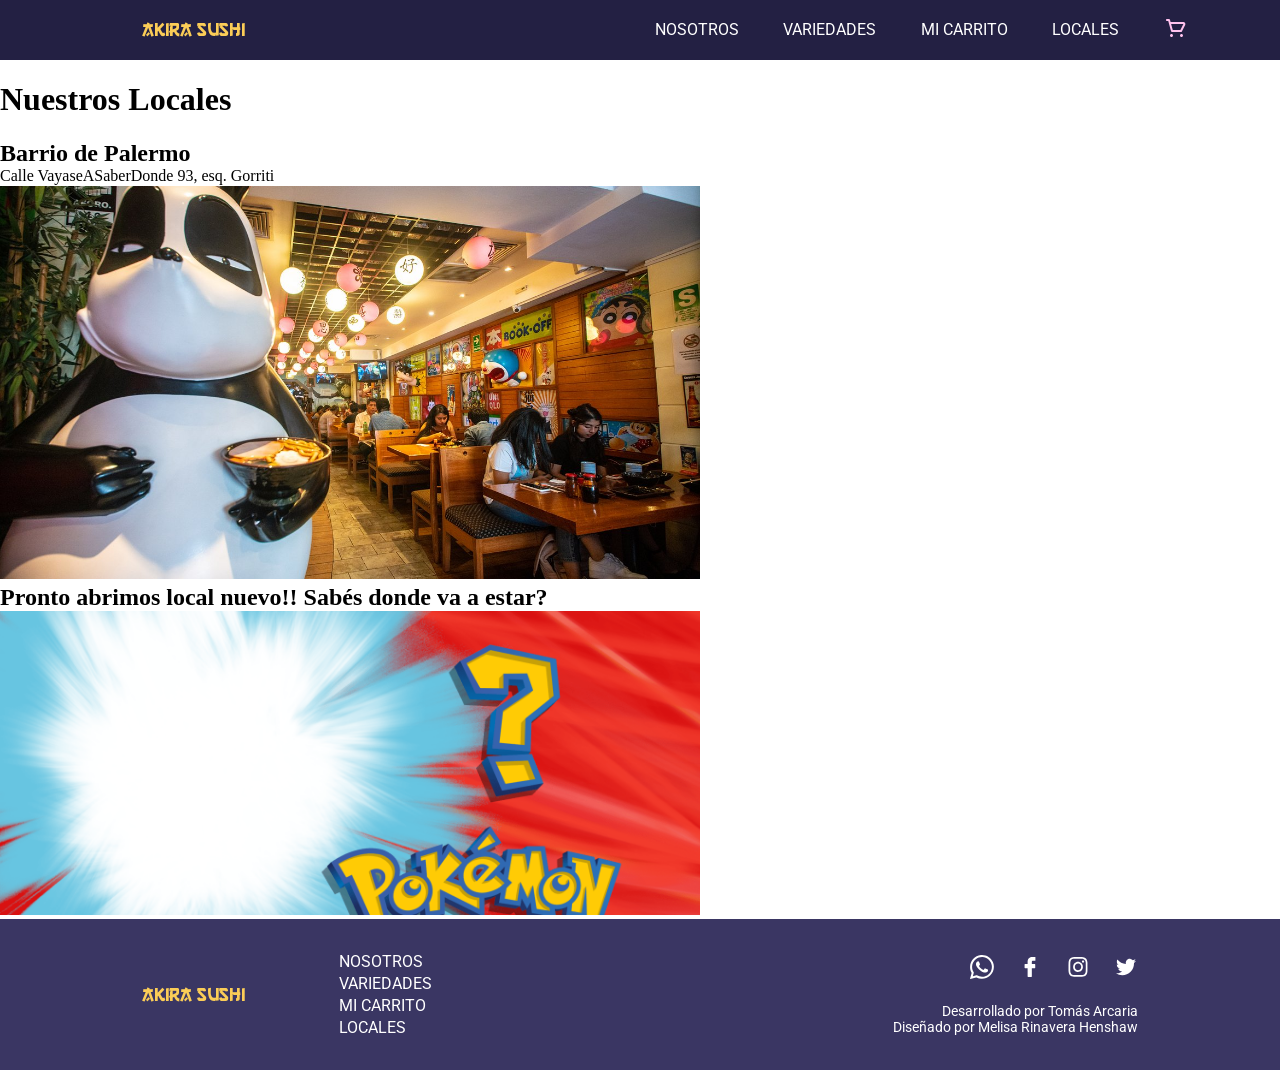
==== locales.html @ 1c1af099 "se acaban en gran mayoria los css" ====
<!DOCTYPE html>
<html lang="en">
<head>
    <meta charset="UTF-8">
    <meta http-equiv="X-UA-Compatible" content="IE=edge">
    <meta name="viewport" content="width=device-width, initial-scale=1.0">
    <link rel="preconnect" href="https://fonts.googleapis.com">
    <link rel="preconnect" href="https://fonts.gstatic.com" crossorigin>
    <link href="https://fonts.googleapis.com/css2?family=Roboto:wght@100;300;400;500;700&display=swap" rel="stylesheet">
    <title>Akira Sushi - Locales</title>
    <link rel="stylesheet" href="./css/normalize.css">
    <link rel="stylesheet" href="./css/locales.css">
    <script src="https://code.jquery.com/jquery-3.6.0.min.js" integrity="sha256-/xUj+3OJU5yExlq6GSYGSHk7tPXikynS7ogEvDej/m4=" crossorigin="anonymous"></script>
    <script defer src="./js/locales.js"></script>
</head>
<body>

    <header class="header">
        <h3 class="logo"><a href="index.html" class="logo-link">Akira Sushi</a></h3>
        <ul class="menu">
            <li class="menu__item"><a href="#" class="menu__item-link">Nosotros</a></li>
            <li class="menu__item"><a href="#" class="menu__item-link">Variedades</a></li>
            <li class="menu__item"><a href="#" class="menu__item-link">Mi carrito</a></li>
            <li class="menu__item"><a href="#" class="menu__item-link">Locales</a></li>
            <a id="shopLogo" class="shopLogo" href="shop.html"><img class="shopLogo-img" src="./assets/icons/as-shop.svg"></a>
        </ul>
    </header>

    <main class="main">
        <h1>Nuestros Locales</h1>
        <section class="section1">
            <div id="local1">

            </div>
        </section>
        <section class="section2">
            <div id="local2">
            </div>
        </section>
    </main>
    
    <footer class="footer">
        <div class="footer__inner-left">
        <h3 class="logo"><a href="index.html" class="logo-link">Akira Sushi</a></h3>
        <ul class="footer__inner-menu">
            <li class="foot-menu__item"><a href="#" class="foot-menu__item-link">NOSOTROS</a></li>
            <li class="foot-menu__item"><a href="#" class="foot-menu__item-link">VARIEDADES</a></li>
            <li class="foot-menu__item"><a href="#" class="foot-menu__item-link">MI CARRITO</a></li>
            <li class="foot-menu__item"><a href="#" class="foot-menu__item-link">LOCALES</a></li>
        </ul>
        </div>
        <div class="footer__inner-info">
            <div class="foot-info__inner-sup">
                <a href="#" class="foot-sm"><img src="./assets/icons/wpp.svg" class="foot-sm-img"></a>
                <a href="#" class="foot-sm"><img src="./assets/icons/face.svg" class="foot-sm-img"></a>
                <a href="#" class="foot-sm"><img src="./assets/icons/insta.svg" class="foot-sm-img"></a>
                <a href="#" class="foot-sm"><img src="./assets/icons/twitt.svg" class="foot-sm-img"></a>
            </div>
            <div class="foot-info__inner-inf">
                <p class="foot-info__inner-inf-p">Desarrollado por Tomás Arcaria<br>Diseñado por Melisa Rinavera Henshaw</p></div>
        </div>
    </footer>
</body>
</html>
---- css/locales.css ----
*{
    box-sizing: border-box;
    margin: 0;
    padding: 0;
}

@font-face {
    font-family: 'Gang of Three';
    src: url("../assets/fonts/go3.ttf");
}

.header{
    position: fixed;
    z-index: 100000;
    width: 100%;
    height: 60px;
    padding-left: 142px;
    padding-right: 48px;
    display: flex;
    justify-content: space-between;
    align-items: center;
    background-color: #232043;
}

.logo{
    font-family: 'Gang of Three';
    font-family: 22px;
    font-weight: 400;
    line-height: 28px;
}

.logo-link{
    text-decoration: none;
    color: #FBCD57;
    cursor: pointer;
}

.menu{
    display: flex;
    justify-content: space-evenly;
    align-items: center;
    width: 622px;
    min-width: 400px;
}

.menu__item{
    list-style: none;
}

.menu__item-link{
    text-decoration: none;
    text-transform: uppercase;
    font-family: 'Roboto';
    font-family: 16px;
    color: #FFF;
    cursor: pointer;
}

.shopLogo{
    position: relative;
}

.shopLogo-img{
    width: 24px;
    height: 24px;
}

.shopLogoAddInner{
    position: absolute;
    bottom: 1px;
    right: -5px;
    width: 1rem;
    height: 1rem;
    display: flex;
    justify-content: center;
    align-items: center;
    border-radius: 50%;
    color: #fff;
    background: red;
}

/* --------------------------------------------------------------------------------------------------------
-----------------------------------------------------------------------------------------------------------
----------------------------------------MAIN----------------------------------------------------------
-----------------------------------------------------------------------------------------------------------
----------------------------------------------------------------------------------------------------------- */

.main{
    padding-top: 60px;
}


/* --------------------------------------------------------------------------------------------------------
-----------------------------------------------------------------------------------------------------------
----------------------------------------FOOTER----------------------------------------------------------
-----------------------------------------------------------------------------------------------------------
----------------------------------------------------------------------------------------------------------- */

.footer{
    width: 100%;
    height: 151px;
    background: #3A3663;
    padding: 0 142px;
    display: flex;
    align-items: center;
    justify-content: space-between;
}

.footer__inner-left{
    width: 290px;
    display: flex;
    justify-content: space-between;
    align-items: center;
}

.foot-menu__item{
    list-style: none;
}
.foot-menu__item-link{
    text-decoration: none;
    font-family: 'Roboto';
    color: #FFF;
    font-size: 16px;
    line-height: 22px;
}

.footer__inner-info{
    width: 246px;
    display: flex;
    flex-direction: column;
}

.foot-info__inner-sup{
    width: 168px;
    align-self: flex-end;
    display: flex;
    justify-content: space-between;
    margin-bottom: 20px;
}
.foot-sm-img{
    width: 24px;
    height: 24px;
}

.foot-info__inner-inf-p{
    font-family: 'Roboto';
    font-size: 14px;
    color: #FFF;
    text-align: end;
}
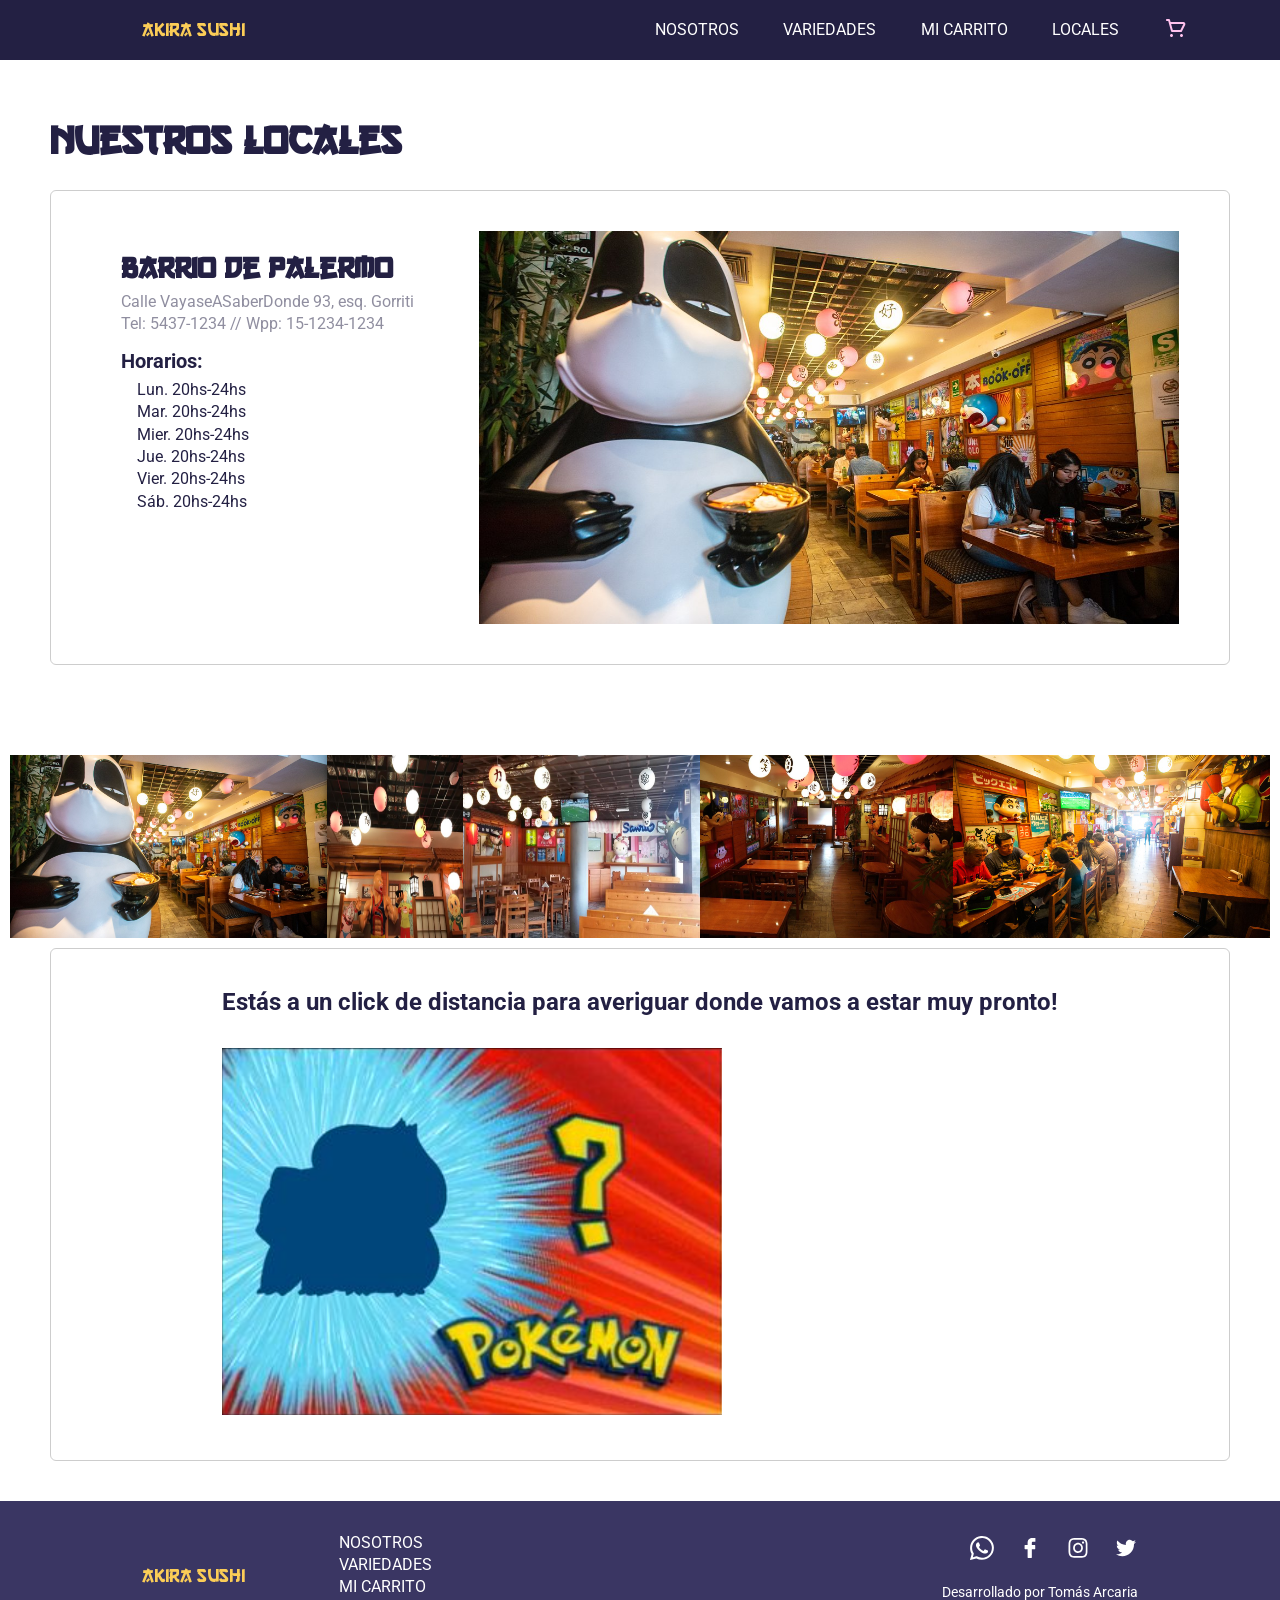
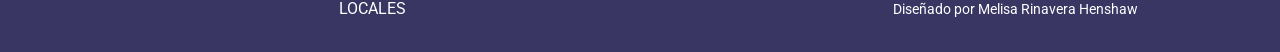
==== commit b7ab90ae: "se actualizan cosas" ====
--- a/locales.html
+++ b/locales.html
@@ -9,6 +9,7 @@
     <link href="https://fonts.googleapis.com/css2?family=Roboto:wght@100;300;400;500;700&display=swap" rel="stylesheet">
     <title>Akira Sushi - Locales</title>
     <link rel="stylesheet" href="./css/normalize.css">
+    <link type="text/css" rel="stylesheet" href="./css/lightgallery.css"> 
     <link rel="stylesheet" href="./css/locales.css">
     <script src="https://code.jquery.com/jquery-3.6.0.min.js" integrity="sha256-/xUj+3OJU5yExlq6GSYGSHk7tPXikynS7ogEvDej/m4=" crossorigin="anonymous"></script>
     <script defer src="./js/locales.js"></script>
@@ -27,18 +28,39 @@
     </header>
 
     <main class="main">
-        <h1>Nuestros Locales</h1>
-        <section class="section1">
-            <div id="local1">
+        <h1 class="main-h1">Nuestros Locales</h1>
+        <section class="section-1">
+            <div id="local1" class="local1">
 
             </div>
         </section>
-        <section class="section2">
-            <div id="local2">
+
+        <div id="lightgallery">
+            <a href="./assets/images/imglocal.jpeg">
+                <img src="./assets/images/imglocal.jpeg" />
+            </a>
+            <a href="./assets/images/imglocal1.jpeg">
+                <img src="./assets/images/imglocal1.jpeg" />
+            </a>
+            <a href="./assets/images/imglocal2.jpeg">
+                <img src="./assets/images/imglocal2.jpeg" />
+            </a>
+            <a href="./assets/images/imglocal3.jpeg">
+                <img src="./assets/images/imglocal3.jpeg" />
+            </a>
+            <a href="./assets/images/imglocal4.jpeg">
+                <img src="./assets/images/imglocal4.jpeg" />
+            </a>
+        </div>
+
+
+
+        <section class="section-2">
+            <div id="local2" class="local2">
             </div>
         </section>
     </main>
-    
+
     <footer class="footer">
         <div class="footer__inner-left">
         <h3 class="logo"><a href="index.html" class="logo-link">Akira Sushi</a></h3>
@@ -60,5 +82,10 @@
                 <p class="foot-info__inner-inf-p">Desarrollado por Tomás Arcaria<br>Diseñado por Melisa Rinavera Henshaw</p></div>
         </div>
     </footer>
+
+    <script src="js/lightgallery.min.js"></script>
+    <script type="text/javascript">
+        lightGallery(document.getElementById('lightgallery')); 
+    </script>
 </body>
 </html>
--- a/css/lightgallery.css
+++ b/css/lightgallery.css
@@ -0,0 +1,1153 @@
+@font-face {
+  font-family: 'lg';
+  src: url("../fonts/lg.ttf?22t19m") format("truetype"), url("../fonts/lg.woff?22t19m") format("woff"), url("../fonts/lg.svg?22t19m#lg") format("svg");
+  font-weight: normal;
+  font-style: normal;
+  font-display: block;
+}
+
+.lg-icon {
+  /* use !important to prevent issues with browser extensions that change fonts */
+  font-family: 'lg' !important;
+  speak: never;
+  font-style: normal;
+  font-weight: normal;
+  font-variant: normal;
+  text-transform: none;
+  line-height: 1;
+  /* Better Font Rendering =========== */
+  -webkit-font-smoothing: antialiased;
+  -moz-osx-font-smoothing: grayscale;
+}
+
+.lg-actions .lg-next, .lg-actions .lg-prev {
+  background-color: rgba(0, 0, 0, 0.45);
+  border-radius: 2px;
+  color: #999;
+  cursor: pointer;
+  display: block;
+  font-size: 22px;
+  margin-top: -10px;
+  padding: 8px 10px 9px;
+  position: absolute;
+  top: 50%;
+  z-index: 1080;
+  outline: none;
+  border: none;
+  background-color: transparent;
+}
+
+.lg-actions .lg-next.disabled, .lg-actions .lg-prev.disabled {
+  pointer-events: none;
+  opacity: 0.5;
+}
+
+.lg-actions .lg-next:hover, .lg-actions .lg-prev:hover {
+  color: #FFF;
+}
+
+.lg-actions .lg-next {
+  right: 20px;
+}
+
+.lg-actions .lg-next:before {
+  content: "\e095";
+}
+
+.lg-actions .lg-prev {
+  left: 20px;
+}
+
+.lg-actions .lg-prev:after {
+  content: "\e094";
+}
+
+@-webkit-keyframes lg-right-end {
+  0% {
+    left: 0;
+  }
+  50% {
+    left: -30px;
+  }
+  100% {
+    left: 0;
+  }
+}
+
+@-moz-keyframes lg-right-end {
+  0% {
+    left: 0;
+  }
+  50% {
+    left: -30px;
+  }
+  100% {
+    left: 0;
+  }
+}
+
+@-ms-keyframes lg-right-end {
+  0% {
+    left: 0;
+  }
+  50% {
+    left: -30px;
+  }
+  100% {
+    left: 0;
+  }
+}
+
+@keyframes lg-right-end {
+  0% {
+    left: 0;
+  }
+  50% {
+    left: -30px;
+  }
+  100% {
+    left: 0;
+  }
+}
+
+@-webkit-keyframes lg-left-end {
+  0% {
+    left: 0;
+  }
+  50% {
+    left: 30px;
+  }
+  100% {
+    left: 0;
+  }
+}
+
+@-moz-keyframes lg-left-end {
+  0% {
+    left: 0;
+  }
+  50% {
+    left: 30px;
+  }
+  100% {
+    left: 0;
+  }
+}
+
+@-ms-keyframes lg-left-end {
+  0% {
+    left: 0;
+  }
+  50% {
+    left: 30px;
+  }
+  100% {
+    left: 0;
+  }
+}
+
+@keyframes lg-left-end {
+  0% {
+    left: 0;
+  }
+  50% {
+    left: 30px;
+  }
+  100% {
+    left: 0;
+  }
+}
+
+.lg-outer.lg-right-end .lg-object {
+  -webkit-animation: lg-right-end 0.3s;
+  -o-animation: lg-right-end 0.3s;
+  animation: lg-right-end 0.3s;
+  position: relative;
+}
+
+.lg-outer.lg-left-end .lg-object {
+  -webkit-animation: lg-left-end 0.3s;
+  -o-animation: lg-left-end 0.3s;
+  animation: lg-left-end 0.3s;
+  position: relative;
+}
+
+.lg-toolbar {
+  z-index: 1082;
+  left: 0;
+  position: absolute;
+  top: 0;
+  width: 100%;
+  background-color: rgba(0, 0, 0, 0.45);
+}
+
+.lg-toolbar .lg-icon {
+  color: #999;
+  cursor: pointer;
+  float: right;
+  font-size: 24px;
+  height: 47px;
+  line-height: 27px;
+  padding: 10px 0;
+  text-align: center;
+  width: 50px;
+  text-decoration: none !important;
+  outline: medium none;
+  background: none;
+  border: none;
+  box-shadow: none;
+  -webkit-transition: color 0.2s linear;
+  -o-transition: color 0.2s linear;
+  transition: color 0.2s linear;
+}
+
+.lg-toolbar .lg-icon:hover {
+  color: #FFF;
+}
+
+.lg-toolbar .lg-close:after {
+  content: "\e070";
+}
+
+.lg-toolbar .lg-download:after {
+  content: "\e0f2";
+}
+
+.lg-sub-html {
+  background-color: rgba(0, 0, 0, 0.45);
+  bottom: 0;
+  color: #EEE;
+  font-size: 16px;
+  left: 0;
+  padding: 10px 40px;
+  position: fixed;
+  right: 0;
+  text-align: center;
+  z-index: 1080;
+}
+
+.lg-sub-html h4 {
+  margin: 0;
+  font-size: 13px;
+  font-weight: bold;
+}
+
+.lg-sub-html p {
+  font-size: 12px;
+  margin: 5px 0 0;
+}
+
+#lg-counter {
+  color: #999;
+  display: inline-block;
+  font-size: 16px;
+  padding-left: 20px;
+  padding-top: 12px;
+  vertical-align: middle;
+}
+
+.lg-toolbar, .lg-prev, .lg-next {
+  opacity: 1;
+  -webkit-transition: -webkit-transform 0.35s cubic-bezier(0, 0, 0.25, 1) 0s, opacity 0.35s cubic-bezier(0, 0, 0.25, 1) 0s, color 0.2s linear;
+  -moz-transition: -moz-transform 0.35s cubic-bezier(0, 0, 0.25, 1) 0s, opacity 0.35s cubic-bezier(0, 0, 0.25, 1) 0s, color 0.2s linear;
+  -o-transition: -o-transform 0.35s cubic-bezier(0, 0, 0.25, 1) 0s, opacity 0.35s cubic-bezier(0, 0, 0.25, 1) 0s, color 0.2s linear;
+  transition: transform 0.35s cubic-bezier(0, 0, 0.25, 1) 0s, opacity 0.35s cubic-bezier(0, 0, 0.25, 1) 0s, color 0.2s linear;
+}
+
+.lg-hide-items .lg-prev {
+  opacity: 0;
+  -webkit-transform: translate3d(-10px, 0, 0);
+  transform: translate3d(-10px, 0, 0);
+}
+
+.lg-hide-items .lg-next {
+  opacity: 0;
+  -webkit-transform: translate3d(10px, 0, 0);
+  transform: translate3d(10px, 0, 0);
+}
+
+.lg-hide-items .lg-toolbar {
+  opacity: 0;
+  -webkit-transform: translate3d(0, -10px, 0);
+  transform: translate3d(0, -10px, 0);
+}
+
+body:not(.lg-from-hash) .lg-outer.lg-start-zoom .lg-object {
+  -webkit-transform: scale3d(0.5, 0.5, 0.5);
+  transform: scale3d(0.5, 0.5, 0.5);
+  opacity: 0;
+  -webkit-transition: -webkit-transform 250ms cubic-bezier(0, 0, 0.25, 1) 0s, opacity 250ms cubic-bezier(0, 0, 0.25, 1) !important;
+  -moz-transition: -moz-transform 250ms cubic-bezier(0, 0, 0.25, 1) 0s, opacity 250ms cubic-bezier(0, 0, 0.25, 1) !important;
+  -o-transition: -o-transform 250ms cubic-bezier(0, 0, 0.25, 1) 0s, opacity 250ms cubic-bezier(0, 0, 0.25, 1) !important;
+  transition: transform 250ms cubic-bezier(0, 0, 0.25, 1) 0s, opacity 250ms cubic-bezier(0, 0, 0.25, 1) !important;
+  -webkit-transform-origin: 50% 50%;
+  -moz-transform-origin: 50% 50%;
+  -ms-transform-origin: 50% 50%;
+  transform-origin: 50% 50%;
+}
+
+body:not(.lg-from-hash) .lg-outer.lg-start-zoom .lg-item.lg-complete .lg-object {
+  -webkit-transform: scale3d(1, 1, 1);
+  transform: scale3d(1, 1, 1);
+  opacity: 1;
+}
+
+.lg-outer .lg-thumb-outer {
+  background-color: #0D0A0A;
+  bottom: 0;
+  position: absolute;
+  width: 100%;
+  z-index: 1080;
+  max-height: 350px;
+  -webkit-transform: translate3d(0, 100%, 0);
+  transform: translate3d(0, 100%, 0);
+  -webkit-transition: -webkit-transform 0.25s cubic-bezier(0, 0, 0.25, 1) 0s;
+  -moz-transition: -moz-transform 0.25s cubic-bezier(0, 0, 0.25, 1) 0s;
+  -o-transition: -o-transform 0.25s cubic-bezier(0, 0, 0.25, 1) 0s;
+  transition: transform 0.25s cubic-bezier(0, 0, 0.25, 1) 0s;
+}
+
+.lg-outer .lg-thumb-outer.lg-grab .lg-thumb-item {
+  cursor: -webkit-grab;
+  cursor: -moz-grab;
+  cursor: -o-grab;
+  cursor: -ms-grab;
+  cursor: grab;
+}
+
+.lg-outer .lg-thumb-outer.lg-grabbing .lg-thumb-item {
+  cursor: move;
+  cursor: -webkit-grabbing;
+  cursor: -moz-grabbing;
+  cursor: -o-grabbing;
+  cursor: -ms-grabbing;
+  cursor: grabbing;
+}
+
+.lg-outer .lg-thumb-outer.lg-dragging .lg-thumb {
+  -webkit-transition-duration: 0s !important;
+  transition-duration: 0s !important;
+}
+
+.lg-outer.lg-thumb-open .lg-thumb-outer {
+  -webkit-transform: translate3d(0, 0%, 0);
+  transform: translate3d(0, 0%, 0);
+}
+
+.lg-outer .lg-thumb {
+  padding: 10px 0;
+  height: 100%;
+  margin-bottom: -5px;
+}
+
+.lg-outer .lg-thumb-item {
+  border-radius: 5px;
+  cursor: pointer;
+  float: left;
+  overflow: hidden;
+  height: 100%;
+  border: 2px solid #FFF;
+  border-radius: 4px;
+  margin-bottom: 5px;
+}
+
+@media (min-width: 1025px) {
+  .lg-outer .lg-thumb-item {
+    -webkit-transition: border-color 0.25s ease;
+    -o-transition: border-color 0.25s ease;
+    transition: border-color 0.25s ease;
+  }
+}
+
+.lg-outer .lg-thumb-item.active, .lg-outer .lg-thumb-item:hover {
+  border-color: #a90707;
+}
+
+.lg-outer .lg-thumb-item img {
+  width: 100%;
+  height: 100%;
+  object-fit: cover;
+}
+
+.lg-outer.lg-has-thumb .lg-item {
+  padding-bottom: 120px;
+}
+
+.lg-outer.lg-can-toggle .lg-item {
+  padding-bottom: 0;
+}
+
+.lg-outer.lg-pull-caption-up .lg-sub-html {
+  -webkit-transition: bottom 0.25s ease;
+  -o-transition: bottom 0.25s ease;
+  transition: bottom 0.25s ease;
+}
+
+.lg-outer.lg-pull-caption-up.lg-thumb-open .lg-sub-html {
+  bottom: 100px;
+}
+
+.lg-outer .lg-toggle-thumb {
+  background-color: #0D0A0A;
+  border-radius: 2px 2px 0 0;
+  color: #999;
+  cursor: pointer;
+  font-size: 24px;
+  height: 39px;
+  line-height: 27px;
+  padding: 5px 0;
+  position: absolute;
+  right: 20px;
+  text-align: center;
+  top: -39px;
+  width: 50px;
+  outline: medium none;
+  border: none;
+}
+
+.lg-outer .lg-toggle-thumb:after {
+  content: "\e1ff";
+}
+
+.lg-outer .lg-toggle-thumb:hover {
+  color: #FFF;
+}
+
+.lg-outer .lg-video-cont {
+  display: inline-block;
+  vertical-align: middle;
+  max-width: 1140px;
+  max-height: 100%;
+  width: 100%;
+  padding: 0 5px;
+}
+
+.lg-outer .lg-video {
+  width: 100%;
+  height: 0;
+  padding-bottom: 56.25%;
+  overflow: hidden;
+  position: relative;
+}
+
+.lg-outer .lg-video .lg-object {
+  display: inline-block;
+  position: absolute;
+  top: 0;
+  left: 0;
+  width: 100% !important;
+  height: 100% !important;
+}
+
+.lg-outer .lg-video .lg-video-play {
+  width: 84px;
+  height: 59px;
+  position: absolute;
+  left: 50%;
+  top: 50%;
+  margin-left: -42px;
+  margin-top: -30px;
+  z-index: 1080;
+  cursor: pointer;
+}
+
+.lg-outer .lg-has-vimeo .lg-video-play {
+  background: url("../img/vimeo-play.png") no-repeat scroll 0 0 transparent;
+}
+
+.lg-outer .lg-has-vimeo:hover .lg-video-play {
+  background: url("../img/vimeo-play.png") no-repeat scroll 0 -58px transparent;
+}
+
+.lg-outer .lg-has-html5 .lg-video-play {
+  background: transparent url("../img/video-play.png") no-repeat scroll 0 0;
+  height: 64px;
+  margin-left: -32px;
+  margin-top: -32px;
+  width: 64px;
+  opacity: 0.8;
+}
+
+.lg-outer .lg-has-html5:hover .lg-video-play {
+  opacity: 1;
+}
+
+.lg-outer .lg-has-youtube .lg-video-play {
+  background: url("../img/youtube-play.png") no-repeat scroll 0 0 transparent;
+}
+
+.lg-outer .lg-has-youtube:hover .lg-video-play {
+  background: url("../img/youtube-play.png") no-repeat scroll 0 -60px transparent;
+}
+
+.lg-outer .lg-video-object {
+  width: 100% !important;
+  height: 100% !important;
+  position: absolute;
+  top: 0;
+  left: 0;
+}
+
+.lg-outer .lg-has-video .lg-video-object {
+  visibility: hidden;
+}
+
+.lg-outer .lg-has-video.lg-video-playing .lg-object, .lg-outer .lg-has-video.lg-video-playing .lg-video-play {
+  display: none;
+}
+
+.lg-outer .lg-has-video.lg-video-playing .lg-video-object {
+  visibility: visible;
+}
+
+.lg-progress-bar {
+  background-color: #333;
+  height: 5px;
+  left: 0;
+  position: absolute;
+  top: 0;
+  width: 100%;
+  z-index: 1083;
+  opacity: 0;
+  -webkit-transition: opacity 0.08s ease 0s;
+  -moz-transition: opacity 0.08s ease 0s;
+  -o-transition: opacity 0.08s ease 0s;
+  transition: opacity 0.08s ease 0s;
+}
+
+.lg-progress-bar .lg-progress {
+  background-color: #a90707;
+  height: 5px;
+  width: 0;
+}
+
+.lg-progress-bar.lg-start .lg-progress {
+  width: 100%;
+}
+
+.lg-show-autoplay .lg-progress-bar {
+  opacity: 1;
+}
+
+.lg-autoplay-button:after {
+  content: "\e01d";
+}
+
+.lg-show-autoplay .lg-autoplay-button:after {
+  content: "\e01a";
+}
+
+.lg-outer.lg-css3.lg-zoom-dragging .lg-item.lg-complete.lg-zoomable .lg-img-wrap, .lg-outer.lg-css3.lg-zoom-dragging .lg-item.lg-complete.lg-zoomable .lg-image {
+  -webkit-transition-duration: 0s;
+  transition-duration: 0s;
+}
+
+.lg-outer.lg-use-transition-for-zoom .lg-item.lg-complete.lg-zoomable .lg-img-wrap {
+  -webkit-transition: -webkit-transform 0.3s cubic-bezier(0, 0, 0.25, 1) 0s;
+  -moz-transition: -moz-transform 0.3s cubic-bezier(0, 0, 0.25, 1) 0s;
+  -o-transition: -o-transform 0.3s cubic-bezier(0, 0, 0.25, 1) 0s;
+  transition: transform 0.3s cubic-bezier(0, 0, 0.25, 1) 0s;
+}
+
+.lg-outer.lg-use-left-for-zoom .lg-item.lg-complete.lg-zoomable .lg-img-wrap {
+  -webkit-transition: left 0.3s cubic-bezier(0, 0, 0.25, 1) 0s, top 0.3s cubic-bezier(0, 0, 0.25, 1) 0s;
+  -moz-transition: left 0.3s cubic-bezier(0, 0, 0.25, 1) 0s, top 0.3s cubic-bezier(0, 0, 0.25, 1) 0s;
+  -o-transition: left 0.3s cubic-bezier(0, 0, 0.25, 1) 0s, top 0.3s cubic-bezier(0, 0, 0.25, 1) 0s;
+  transition: left 0.3s cubic-bezier(0, 0, 0.25, 1) 0s, top 0.3s cubic-bezier(0, 0, 0.25, 1) 0s;
+}
+
+.lg-outer .lg-item.lg-complete.lg-zoomable .lg-img-wrap {
+  -webkit-transform: translate3d(0, 0, 0);
+  transform: translate3d(0, 0, 0);
+  -webkit-backface-visibility: hidden;
+  -moz-backface-visibility: hidden;
+  backface-visibility: hidden;
+}
+
+.lg-outer .lg-item.lg-complete.lg-zoomable .lg-image {
+  -webkit-transform: scale3d(1, 1, 1);
+  transform: scale3d(1, 1, 1);
+  -webkit-transition: -webkit-transform 0.3s cubic-bezier(0, 0, 0.25, 1) 0s, opacity 0.15s !important;
+  -moz-transition: -moz-transform 0.3s cubic-bezier(0, 0, 0.25, 1) 0s, opacity 0.15s !important;
+  -o-transition: -o-transform 0.3s cubic-bezier(0, 0, 0.25, 1) 0s, opacity 0.15s !important;
+  transition: transform 0.3s cubic-bezier(0, 0, 0.25, 1) 0s, opacity 0.15s !important;
+  -webkit-transform-origin: 0 0;
+  -moz-transform-origin: 0 0;
+  -ms-transform-origin: 0 0;
+  transform-origin: 0 0;
+  -webkit-backface-visibility: hidden;
+  -moz-backface-visibility: hidden;
+  backface-visibility: hidden;
+}
+
+#lg-zoom-in:after {
+  content: "\e311";
+}
+
+#lg-actual-size {
+  font-size: 20px;
+}
+
+#lg-actual-size:after {
+  content: "\e033";
+}
+
+#lg-zoom-out {
+  opacity: 0.5;
+  pointer-events: none;
+}
+
+#lg-zoom-out:after {
+  content: "\e312";
+}
+
+.lg-zoomed #lg-zoom-out {
+  opacity: 1;
+  pointer-events: auto;
+}
+
+.lg-outer .lg-pager-outer {
+  bottom: 60px;
+  left: 0;
+  position: absolute;
+  right: 0;
+  text-align: center;
+  z-index: 1080;
+  height: 10px;
+}
+
+.lg-outer .lg-pager-outer.lg-pager-hover .lg-pager-cont {
+  overflow: visible;
+}
+
+.lg-outer .lg-pager-cont {
+  cursor: pointer;
+  display: inline-block;
+  overflow: hidden;
+  position: relative;
+  vertical-align: top;
+  margin: 0 5px;
+}
+
+.lg-outer .lg-pager-cont:hover .lg-pager-thumb-cont {
+  opacity: 1;
+  -webkit-transform: translate3d(0, 0, 0);
+  transform: translate3d(0, 0, 0);
+}
+
+.lg-outer .lg-pager-cont.lg-pager-active .lg-pager {
+  box-shadow: 0 0 0 2px white inset;
+}
+
+.lg-outer .lg-pager-thumb-cont {
+  background-color: #fff;
+  color: #FFF;
+  bottom: 100%;
+  height: 83px;
+  left: 0;
+  margin-bottom: 20px;
+  margin-left: -60px;
+  opacity: 0;
+  padding: 5px;
+  position: absolute;
+  width: 120px;
+  border-radius: 3px;
+  -webkit-transition: opacity 0.15s ease 0s, -webkit-transform 0.15s ease 0s;
+  -moz-transition: opacity 0.15s ease 0s, -moz-transform 0.15s ease 0s;
+  -o-transition: opacity 0.15s ease 0s, -o-transform 0.15s ease 0s;
+  transition: opacity 0.15s ease 0s, transform 0.15s ease 0s;
+  -webkit-transform: translate3d(0, 5px, 0);
+  transform: translate3d(0, 5px, 0);
+}
+
+.lg-outer .lg-pager-thumb-cont img {
+  width: 100%;
+  height: 100%;
+}
+
+.lg-outer .lg-pager {
+  background-color: rgba(255, 255, 255, 0.5);
+  border-radius: 50%;
+  box-shadow: 0 0 0 8px rgba(255, 255, 255, 0.7) inset;
+  display: block;
+  height: 12px;
+  -webkit-transition: box-shadow 0.3s ease 0s;
+  -o-transition: box-shadow 0.3s ease 0s;
+  transition: box-shadow 0.3s ease 0s;
+  width: 12px;
+}
+
+.lg-outer .lg-pager:hover, .lg-outer .lg-pager:focus {
+  box-shadow: 0 0 0 8px white inset;
+}
+
+.lg-outer .lg-caret {
+  border-left: 10px solid transparent;
+  border-right: 10px solid transparent;
+  border-top: 10px dashed;
+  bottom: -10px;
+  display: inline-block;
+  height: 0;
+  left: 50%;
+  margin-left: -5px;
+  position: absolute;
+  vertical-align: middle;
+  width: 0;
+}
+
+.lg-fullscreen:after {
+  content: "\e20c";
+}
+
+.lg-fullscreen-on .lg-fullscreen:after {
+  content: "\e20d";
+}
+
+.lg-outer #lg-dropdown-overlay {
+  background-color: rgba(0, 0, 0, 0.25);
+  bottom: 0;
+  cursor: default;
+  left: 0;
+  position: fixed;
+  right: 0;
+  top: 0;
+  z-index: 1081;
+  opacity: 0;
+  visibility: hidden;
+  -webkit-transition: visibility 0s linear 0.18s, opacity 0.18s linear 0s;
+  -o-transition: visibility 0s linear 0.18s, opacity 0.18s linear 0s;
+  transition: visibility 0s linear 0.18s, opacity 0.18s linear 0s;
+}
+
+.lg-outer.lg-dropdown-active .lg-dropdown, .lg-outer.lg-dropdown-active #lg-dropdown-overlay {
+  -webkit-transition-delay: 0s;
+  transition-delay: 0s;
+  -moz-transform: translate3d(0, 0px, 0);
+  -o-transform: translate3d(0, 0px, 0);
+  -ms-transform: translate3d(0, 0px, 0);
+  -webkit-transform: translate3d(0, 0px, 0);
+  transform: translate3d(0, 0px, 0);
+  opacity: 1;
+  visibility: visible;
+}
+
+.lg-outer.lg-dropdown-active #lg-share {
+  color: #FFF;
+}
+
+.lg-outer .lg-dropdown {
+  background-color: #fff;
+  border-radius: 2px;
+  font-size: 14px;
+  list-style-type: none;
+  margin: 0;
+  padding: 10px 0;
+  position: absolute;
+  right: 0;
+  text-align: left;
+  top: 50px;
+  opacity: 0;
+  visibility: hidden;
+  -moz-transform: translate3d(0, 5px, 0);
+  -o-transform: translate3d(0, 5px, 0);
+  -ms-transform: translate3d(0, 5px, 0);
+  -webkit-transform: translate3d(0, 5px, 0);
+  transform: translate3d(0, 5px, 0);
+  -webkit-transition: -webkit-transform 0.18s linear 0s, visibility 0s linear 0.5s, opacity 0.18s linear 0s;
+  -moz-transition: -moz-transform 0.18s linear 0s, visibility 0s linear 0.5s, opacity 0.18s linear 0s;
+  -o-transition: -o-transform 0.18s linear 0s, visibility 0s linear 0.5s, opacity 0.18s linear 0s;
+  transition: transform 0.18s linear 0s, visibility 0s linear 0.5s, opacity 0.18s linear 0s;
+}
+
+.lg-outer .lg-dropdown:after {
+  content: "";
+  display: block;
+  height: 0;
+  width: 0;
+  position: absolute;
+  border: 8px solid transparent;
+  border-bottom-color: #FFF;
+  right: 16px;
+  top: -16px;
+}
+
+.lg-outer .lg-dropdown > li:last-child {
+  margin-bottom: 0px;
+}
+
+.lg-outer .lg-dropdown > li:hover a, .lg-outer .lg-dropdown > li:hover .lg-icon {
+  color: #333;
+}
+
+.lg-outer .lg-dropdown a {
+  color: #333;
+  display: block;
+  white-space: pre;
+  padding: 4px 12px;
+  font-family: "Open Sans","Helvetica Neue",Helvetica,Arial,sans-serif;
+  font-size: 12px;
+}
+
+.lg-outer .lg-dropdown a:hover {
+  background-color: rgba(0, 0, 0, 0.07);
+}
+
+.lg-outer .lg-dropdown .lg-dropdown-text {
+  display: inline-block;
+  line-height: 1;
+  margin-top: -3px;
+  vertical-align: middle;
+}
+
+.lg-outer .lg-dropdown .lg-icon {
+  color: #333;
+  display: inline-block;
+  float: none;
+  font-size: 20px;
+  height: auto;
+  line-height: 1;
+  margin-right: 8px;
+  padding: 0;
+  vertical-align: middle;
+  width: auto;
+}
+
+.lg-outer #lg-share {
+  position: relative;
+}
+
+.lg-outer #lg-share:after {
+  content: "\e80d";
+}
+
+.lg-outer #lg-share-facebook .lg-icon {
+  color: #3b5998;
+}
+
+.lg-outer #lg-share-facebook .lg-icon:after {
+  content: "\e904";
+}
+
+.lg-outer #lg-share-twitter .lg-icon {
+  color: #00aced;
+}
+
+.lg-outer #lg-share-twitter .lg-icon:after {
+  content: "\e907";
+}
+
+.lg-outer #lg-share-googleplus .lg-icon {
+  color: #dd4b39;
+}
+
+.lg-outer #lg-share-googleplus .lg-icon:after {
+  content: "\e905";
+}
+
+.lg-outer #lg-share-pinterest .lg-icon {
+  color: #cb2027;
+}
+
+.lg-outer #lg-share-pinterest .lg-icon:after {
+  content: "\e906";
+}
+
+.lg-outer .lg-img-rotate {
+  position: absolute;
+  padding: 0 5px;
+  left: 0;
+  right: 0;
+  top: 0;
+  bottom: 0;
+  -webkit-transition: -webkit-transform 0.3s cubic-bezier(0.32, 0, 0.67, 0) 0s;
+  -moz-transition: -moz-transform 0.3s cubic-bezier(0.32, 0, 0.67, 0) 0s;
+  -o-transition: -o-transform 0.3s cubic-bezier(0.32, 0, 0.67, 0) 0s;
+  transition: transform 0.3s cubic-bezier(0.32, 0, 0.67, 0) 0s;
+}
+
+.lg-rotate-left:after {
+  content: "\e900";
+}
+
+.lg-rotate-right:after {
+  content: "\e901";
+}
+
+.lg-icon.lg-flip-hor, .lg-icon.lg-flip-ver {
+  font-size: 26px;
+}
+
+.lg-flip-hor:after {
+  content: "\e902";
+}
+
+.lg-flip-ver:after {
+  content: "\e903";
+}
+
+.lg-group {
+  *zoom: 1;
+}
+
+.lg-group:before, .lg-group:after {
+  display: table;
+  content: "";
+  line-height: 0;
+}
+
+.lg-group:after {
+  clear: both;
+}
+
+.lg-outer {
+  width: 100%;
+  height: 100%;
+  position: fixed;
+  top: 0;
+  left: 0;
+  z-index: 1050;
+  opacity: 0;
+  outline: none;
+  -webkit-transition: opacity 0.15s ease 0s;
+  -o-transition: opacity 0.15s ease 0s;
+  transition: opacity 0.15s ease 0s;
+}
+
+.lg-outer * {
+  -webkit-box-sizing: border-box;
+  -moz-box-sizing: border-box;
+  box-sizing: border-box;
+}
+
+.lg-outer.lg-visible {
+  opacity: 1;
+}
+
+.lg-outer.lg-css3 .lg-item.lg-prev-slide, .lg-outer.lg-css3 .lg-item.lg-next-slide, .lg-outer.lg-css3 .lg-item.lg-current {
+  -webkit-transition-duration: inherit !important;
+  transition-duration: inherit !important;
+  -webkit-transition-timing-function: inherit !important;
+  transition-timing-function: inherit !important;
+}
+
+.lg-outer.lg-css3.lg-dragging .lg-item.lg-prev-slide, .lg-outer.lg-css3.lg-dragging .lg-item.lg-next-slide, .lg-outer.lg-css3.lg-dragging .lg-item.lg-current {
+  -webkit-transition-duration: 0s !important;
+  transition-duration: 0s !important;
+  opacity: 1;
+}
+
+.lg-outer.lg-grab img.lg-object {
+  cursor: -webkit-grab;
+  cursor: -moz-grab;
+  cursor: -o-grab;
+  cursor: -ms-grab;
+  cursor: grab;
+}
+
+.lg-outer.lg-grabbing img.lg-object {
+  cursor: move;
+  cursor: -webkit-grabbing;
+  cursor: -moz-grabbing;
+  cursor: -o-grabbing;
+  cursor: -ms-grabbing;
+  cursor: grabbing;
+}
+
+.lg-outer .lg {
+  height: 100%;
+  width: 100%;
+  position: relative;
+  overflow: hidden;
+  margin-left: auto;
+  margin-right: auto;
+  max-width: 100%;
+  max-height: 100%;
+}
+
+.lg-outer .lg-inner {
+  width: 100%;
+  height: 100%;
+  position: absolute;
+  left: 0;
+  top: 0;
+  white-space: nowrap;
+}
+
+.lg-outer .lg-item {
+  background: url("../img/loading.gif") no-repeat scroll center center transparent;
+  display: none !important;
+}
+
+.lg-outer.lg-css3 .lg-prev-slide, .lg-outer.lg-css3 .lg-current, .lg-outer.lg-css3 .lg-next-slide {
+  display: inline-block !important;
+}
+
+.lg-outer.lg-css .lg-current {
+  display: inline-block !important;
+}
+
+.lg-outer .lg-item, .lg-outer .lg-img-wrap {
+  display: inline-block;
+  text-align: center;
+  position: absolute;
+  width: 100%;
+  height: 100%;
+}
+
+.lg-outer .lg-item:before, .lg-outer .lg-img-wrap:before {
+  content: "";
+  display: inline-block;
+  height: 50%;
+  width: 1px;
+  margin-right: -1px;
+}
+
+.lg-outer .lg-img-wrap {
+  position: absolute;
+  padding: 0 5px;
+  left: 0;
+  right: 0;
+  top: 0;
+  bottom: 0;
+}
+
+.lg-outer .lg-item.lg-complete {
+  background-image: none;
+}
+
+.lg-outer .lg-item.lg-current {
+  z-index: 1060;
+}
+
+.lg-outer .lg-image {
+  display: inline-block;
+  vertical-align: middle;
+  max-width: 100%;
+  max-height: 100%;
+  width: auto !important;
+  height: auto !important;
+}
+
+.lg-outer.lg-show-after-load .lg-item .lg-object, .lg-outer.lg-show-after-load .lg-item .lg-video-play {
+  opacity: 0;
+  -webkit-transition: opacity 0.15s ease 0s;
+  -o-transition: opacity 0.15s ease 0s;
+  transition: opacity 0.15s ease 0s;
+}
+
+.lg-outer.lg-show-after-load .lg-item.lg-complete .lg-object, .lg-outer.lg-show-after-load .lg-item.lg-complete .lg-video-play {
+  opacity: 1;
+}
+
+.lg-outer .lg-empty-html {
+  display: none;
+}
+
+.lg-outer.lg-hide-download #lg-download {
+  display: none;
+}
+
+.lg-backdrop {
+  position: fixed;
+  top: 0;
+  left: 0;
+  right: 0;
+  bottom: 0;
+  z-index: 1040;
+  background-color: #000;
+  opacity: 0;
+  -webkit-transition: opacity 0.15s ease 0s;
+  -o-transition: opacity 0.15s ease 0s;
+  transition: opacity 0.15s ease 0s;
+}
+
+.lg-backdrop.in {
+  opacity: 1;
+}
+
+.lg-css3.lg-no-trans .lg-prev-slide, .lg-css3.lg-no-trans .lg-next-slide, .lg-css3.lg-no-trans .lg-current {
+  -webkit-transition: none 0s ease 0s !important;
+  -moz-transition: none 0s ease 0s !important;
+  -o-transition: none 0s ease 0s !important;
+  transition: none 0s ease 0s !important;
+}
+
+.lg-css3.lg-use-css3 .lg-item {
+  -webkit-backface-visibility: hidden;
+  -moz-backface-visibility: hidden;
+  backface-visibility: hidden;
+}
+
+.lg-css3.lg-use-left .lg-item {
+  -webkit-backface-visibility: hidden;
+  -moz-backface-visibility: hidden;
+  backface-visibility: hidden;
+}
+
+.lg-css3.lg-fade .lg-item {
+  opacity: 0;
+}
+
+.lg-css3.lg-fade .lg-item.lg-current {
+  opacity: 1;
+}
+
+.lg-css3.lg-fade .lg-item.lg-prev-slide, .lg-css3.lg-fade .lg-item.lg-next-slide, .lg-css3.lg-fade .lg-item.lg-current {
+  -webkit-transition: opacity 0.1s ease 0s;
+  -moz-transition: opacity 0.1s ease 0s;
+  -o-transition: opacity 0.1s ease 0s;
+  transition: opacity 0.1s ease 0s;
+}
+
+.lg-css3.lg-slide.lg-use-css3 .lg-item {
+  opacity: 0;
+}
+
+.lg-css3.lg-slide.lg-use-css3 .lg-item.lg-prev-slide {
+  -webkit-transform: translate3d(-100%, 0, 0);
+  transform: translate3d(-100%, 0, 0);
+}
+
+.lg-css3.lg-slide.lg-use-css3 .lg-item.lg-next-slide {
+  -webkit-transform: translate3d(100%, 0, 0);
+  transform: translate3d(100%, 0, 0);
+}
+
+.lg-css3.lg-slide.lg-use-css3 .lg-item.lg-current {
+  -webkit-transform: translate3d(0, 0, 0);
+  transform: translate3d(0, 0, 0);
+  opacity: 1;
+}
+
+.lg-css3.lg-slide.lg-use-css3 .lg-item.lg-prev-slide, .lg-css3.lg-slide.lg-use-css3 .lg-item.lg-next-slide, .lg-css3.lg-slide.lg-use-css3 .lg-item.lg-current {
+  -webkit-transition: -webkit-transform 1s cubic-bezier(0, 0, 0.25, 1) 0s, opacity 0.1s ease 0s;
+  -moz-transition: -moz-transform 1s cubic-bezier(0, 0, 0.25, 1) 0s, opacity 0.1s ease 0s;
+  -o-transition: -o-transform 1s cubic-bezier(0, 0, 0.25, 1) 0s, opacity 0.1s ease 0s;
+  transition: transform 1s cubic-bezier(0, 0, 0.25, 1) 0s, opacity 0.1s ease 0s;
+}
+
+.lg-css3.lg-slide.lg-use-left .lg-item {
+  opacity: 0;
+  position: absolute;
+  left: 0;
+}
+
+.lg-css3.lg-slide.lg-use-left .lg-item.lg-prev-slide {
+  left: -100%;
+}
+
+.lg-css3.lg-slide.lg-use-left .lg-item.lg-next-slide {
+  left: 100%;
+}
+
+.lg-css3.lg-slide.lg-use-left .lg-item.lg-current {
+  left: 0;
+  opacity: 1;
+}
+
+.lg-css3.lg-slide.lg-use-left .lg-item.lg-prev-slide, .lg-css3.lg-slide.lg-use-left .lg-item.lg-next-slide, .lg-css3.lg-slide.lg-use-left .lg-item.lg-current {
+  -webkit-transition: left 1s cubic-bezier(0, 0, 0.25, 1) 0s, opacity 0.1s ease 0s;
+  -moz-transition: left 1s cubic-bezier(0, 0, 0.25, 1) 0s, opacity 0.1s ease 0s;
+  -o-transition: left 1s cubic-bezier(0, 0, 0.25, 1) 0s, opacity 0.1s ease 0s;
+  transition: left 1s cubic-bezier(0, 0, 0.25, 1) 0s, opacity 0.1s ease 0s;
+}
--- a/css/locales.css
+++ b/css/locales.css
@@ -10,8 +10,6 @@
 }
 
 .header{
-    position: fixed;
-    z-index: 100000;
     width: 100%;
     height: 60px;
     padding-left: 142px;
@@ -86,8 +84,124 @@
 ----------------------------------------------------------------------------------------------------------- */
 
 .main{
-    padding-top: 60px;
-}
+    padding-top: 30px;
+}
+
+.main-h1{
+    font-family: 'Gang of Three';
+    font-size: 40px;
+    color: #232043;
+    margin-left: 50px;
+
+}
+
+/* --------------------------------------------------------------------------------------------------------
+-----------------------------------------------------------------------------------------------------------
+----------------------------------------section-1----------------------------------------------------------
+-----------------------------------------------------------------------------------------------------------
+----------------------------------------------------------------------------------------------------------- */
+
+.section-1{
+    margin: 0 50px;
+    padding: 40px 50px;
+    border: 1px solid #bbbb;
+    border-radius: 6px;
+    margin-bottom: 80px;
+}
+
+.local1{
+    display: flex;
+    justify-content: space-between;
+}
+
+.local1__inner{
+    padding: 20px;
+}
+
+.local1__inner-h2, .local1__inner-p1, .local1__inner-p2, .local1__inner-h5, .local1__inner-ul, .local1__inner-li{
+    font-family: 'Roboto';
+    color: #232043;
+}
+
+.local1__inner-h2{
+    font-family: 'Gang of three';
+    font-size: 30px;
+    margin-bottom: 8px;
+}
+
+.local1__inner-p1{
+    opacity: .5;
+    margin-bottom: 4px;
+}
+
+.local1__inner-p2{
+    opacity: .5;
+    margin-bottom: 16px;
+}
+
+.local1__inner-h5{
+    font-size: 20px;
+    margin-bottom: 8px;
+}
+
+.local1__inner-ul{
+    list-style: none;
+}
+
+.local1__inner-li{
+    margin-left: 16px;
+    margin-bottom: 4px;
+}
+
+/* --------------------------------------------------------------------------------------------------------
+-----------------------------------------------------------------------------------------------------------
+----------------------------------------section-2----------------------------------------------------------
+-----------------------------------------------------------------------------------------------------------
+----------------------------------------------------------------------------------------------------------- */
+
+.section-2{
+    margin: 0 50px;
+    padding: 40px 50px;
+    border: 1px solid #bbbb;
+    border-radius: 6px;
+    margin-bottom: 40px;
+}
+
+.local2{
+    display: flex;
+    justify-content: center;
+    align-items: center;
+}
+
+.mb{
+    margin-bottom: 2rem;
+}
+
+.local2__inner-h2{
+    font-family: 'Roboto';
+    font-size: 24px;
+    color: #232043;
+}
+
+.local1__inner-h1{
+    font-family: 'Gang of three';
+    font-size: 40px;
+    margin-bottom: 40px;
+    transform: rotate(-15deg);
+    color: #232043;
+
+}
+
+.img2{
+    width: 500px;
+    transition: .25s;
+}
+
+
+.byebyeOpacity{
+    opacity: 0;
+}
+
 
 
 /* --------------------------------------------------------------------------------------------------------
@@ -147,4 +261,41 @@
     font-size: 14px;
     color: #FFF;
     text-align: end;
+}
+
+/* --------------------------------------------------------------------------------------------------------
+-----------------------------------------------------------------------------------------------------------
+------------------------------------LIGHTGALLERY----------------------------------------------------------
+-----------------------------------------------------------------------------------------------------------
+----------------------------------------------------------------------------------------------------------- */
+
+#lightgallery{
+    display: flex;
+    padding: 10px;
+}
+
+#lightgallery a{
+    display: inline-block;
+}
+
+#lightgallery img{
+    width: 100%;
+    height: 100%;
+}
+
+.lg-actions .lg-prev:after {
+    content: "<";
+}
+
+.lg-actions .lg-next:before {
+    content: ">";
+}
+
+.lg-toolbar .lg-close:after {
+    content: "X";
+    font-family: 'Roboto';
+}
+
+#lg-download {
+    display: none;
 }
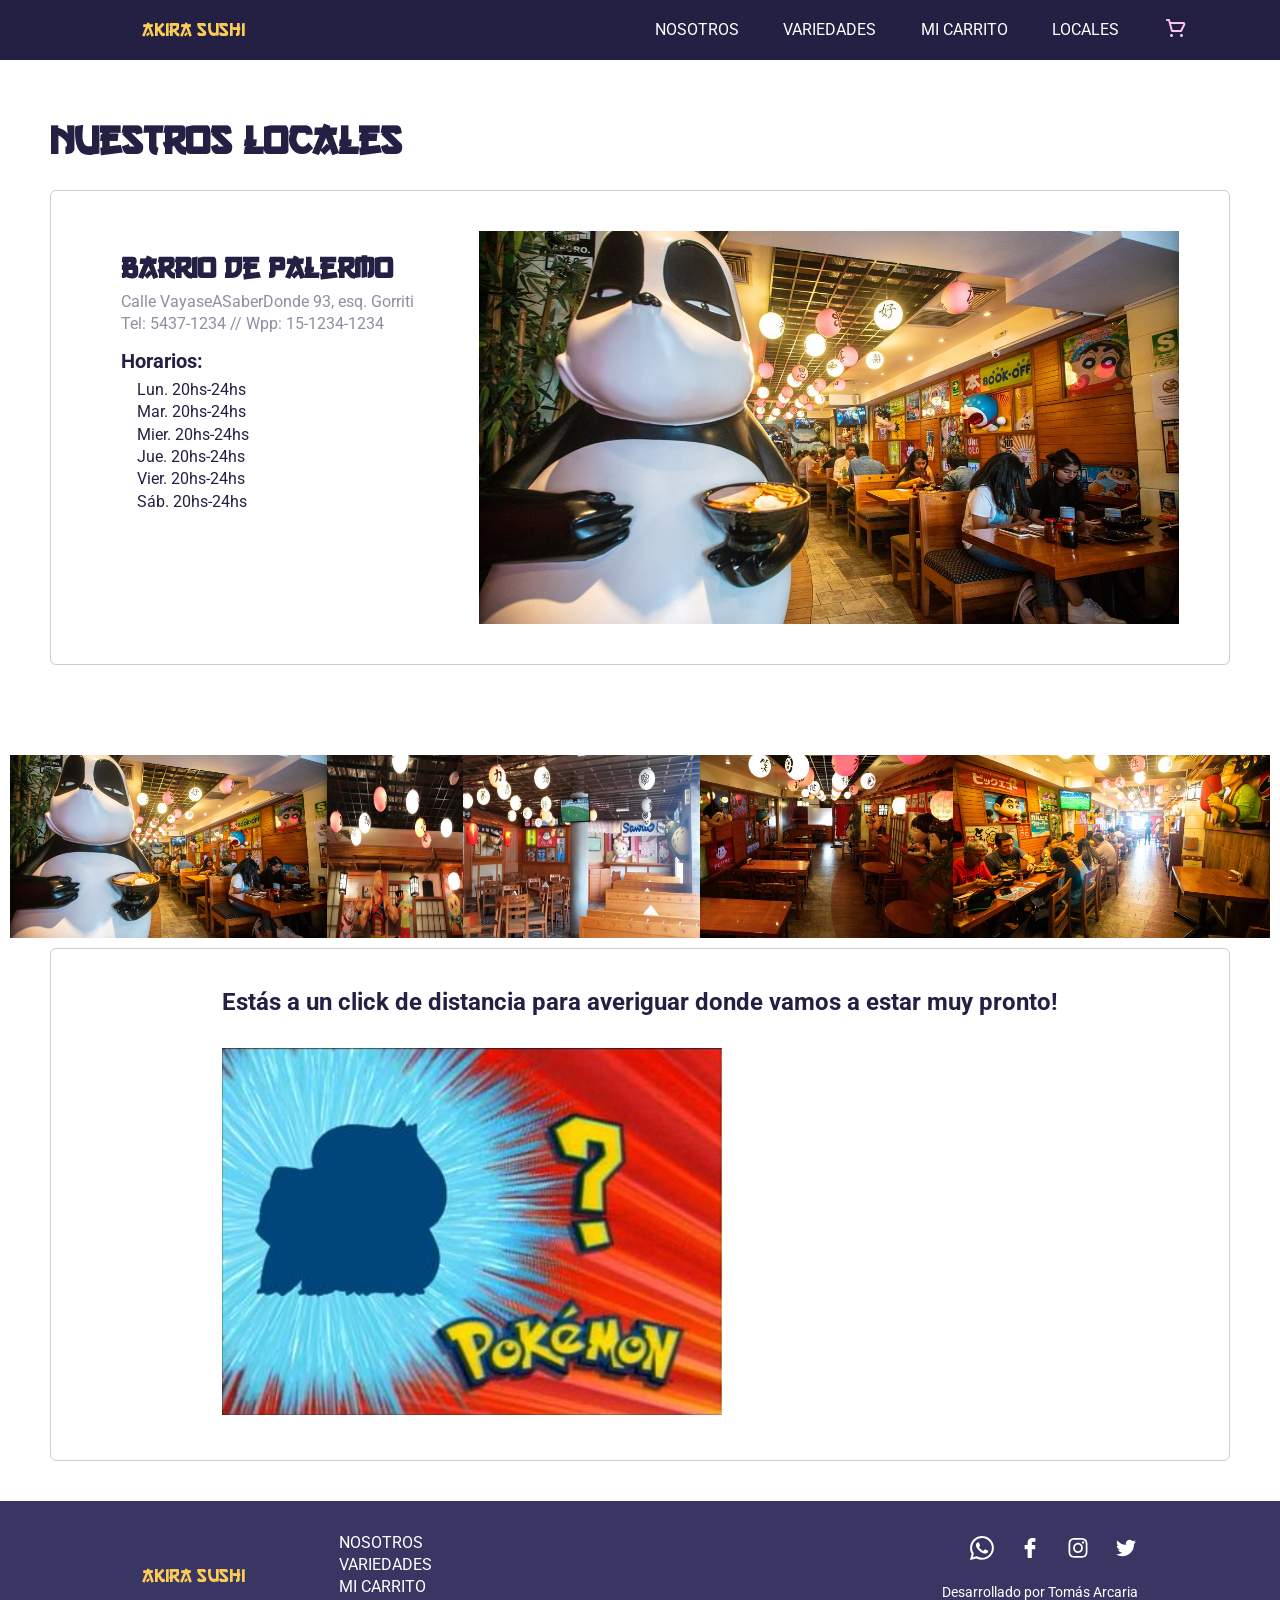
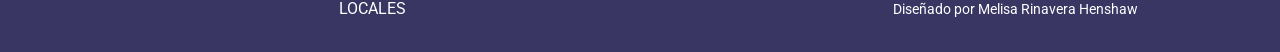
==== commit 8d8b5ba2: "para 3ra entrega" ====
--- a/locales.html
+++ b/locales.html
@@ -1,5 +1,5 @@
 <!DOCTYPE html>
-<html lang="en">
+<html lang="es">
 <head>
     <meta charset="UTF-8">
     <meta http-equiv="X-UA-Compatible" content="IE=edge">
@@ -19,16 +19,16 @@
     <header class="header">
         <h3 class="logo"><a href="index.html" class="logo-link">Akira Sushi</a></h3>
         <ul class="menu">
-            <li class="menu__item"><a href="#" class="menu__item-link">Nosotros</a></li>
-            <li class="menu__item"><a href="#" class="menu__item-link">Variedades</a></li>
-            <li class="menu__item"><a href="#" class="menu__item-link">Mi carrito</a></li>
-            <li class="menu__item"><a href="#" class="menu__item-link">Locales</a></li>
+            <li class="menu__item"><a href="index.html" class="menu__item-link">Nosotros</a></li>
+            <li class="menu__item"><a href="variedades.html" class="menu__item-link">Variedades</a></li>
+            <li class="menu__item"><a href="shop.html" class="menu__item-link">Mi carrito</a></li>
+            <li class="menu__item"><a href="locales.html" class="menu__item-link">Locales</a></li>
             <a id="shopLogo" class="shopLogo" href="shop.html"><img class="shopLogo-img" src="./assets/icons/as-shop.svg"></a>
         </ul>
     </header>
 
     <main class="main">
-        <h1 class="main-h1">Nuestros Locales</h1>
+        <h1 id="main-h1" class="main-h1">Nuestros Locales</h1>
         <section class="section-1">
             <div id="local1" class="local1">
 
--- a/css/locales.css
+++ b/css/locales.css
@@ -92,7 +92,7 @@
     font-size: 40px;
     color: #232043;
     margin-left: 50px;
-
+    display: none;
 }
 
 /* --------------------------------------------------------------------------------------------------------
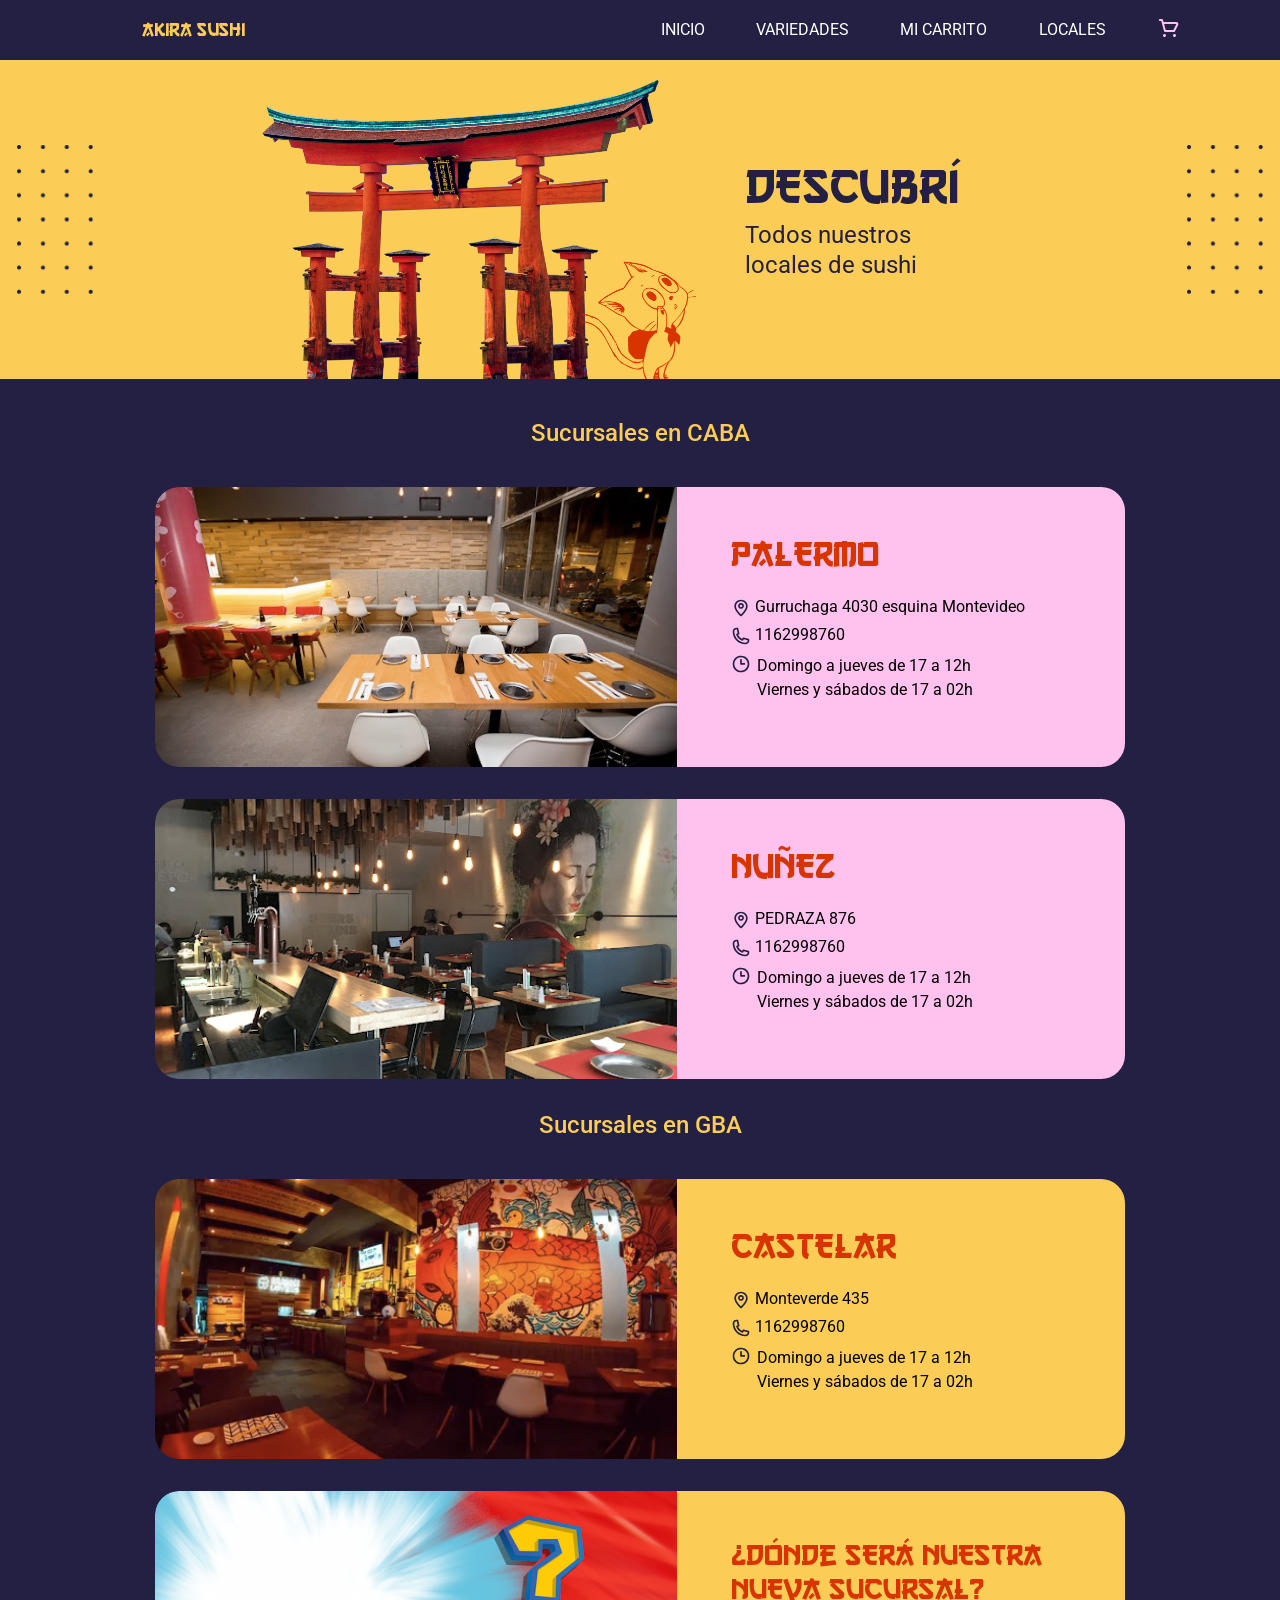
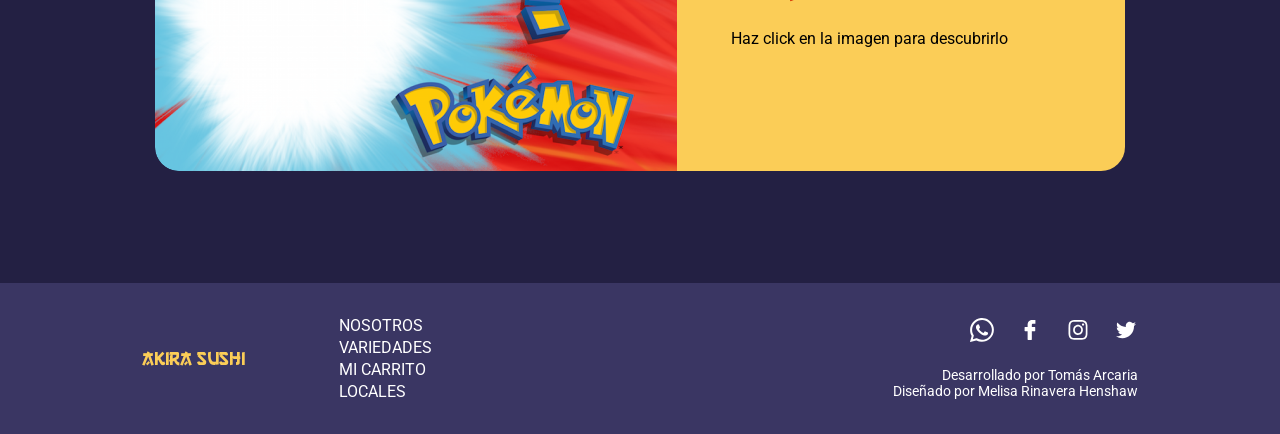
==== commit 5b494db0: "se termina css secciones" ====
--- a/locales.html
+++ b/locales.html
@@ -11,15 +11,13 @@
     <link rel="stylesheet" href="./css/normalize.css">
     <link type="text/css" rel="stylesheet" href="./css/lightgallery.css"> 
     <link rel="stylesheet" href="./css/locales.css">
-    <script src="https://code.jquery.com/jquery-3.6.0.min.js" integrity="sha256-/xUj+3OJU5yExlq6GSYGSHk7tPXikynS7ogEvDej/m4=" crossorigin="anonymous"></script>
-    <script defer src="./js/locales.js"></script>
 </head>
 <body>
 
     <header class="header">
         <h3 class="logo"><a href="index.html" class="logo-link">Akira Sushi</a></h3>
         <ul class="menu">
-            <li class="menu__item"><a href="index.html" class="menu__item-link">Nosotros</a></li>
+            <li class="menu__item"><a href="index.html" class="menu__item-link">Inicio</a></li>
             <li class="menu__item"><a href="variedades.html" class="menu__item-link">Variedades</a></li>
             <li class="menu__item"><a href="shop.html" class="menu__item-link">Mi carrito</a></li>
             <li class="menu__item"><a href="locales.html" class="menu__item-link">Locales</a></li>
@@ -27,36 +25,91 @@
         </ul>
     </header>
 
-    <main class="main">
-        <h1 id="main-h1" class="main-h1">Nuestros Locales</h1>
+    <main>
         <section class="section-1">
-            <div id="local1" class="local1">
-
-            </div>
+                <img class="dots-locales-img" src="./assets/images/dots-locales.png">
+                <div class="s1-middle">
+                    <img class="s1-middle-img" src="./assets/images/banner-locales.png">
+                    <div class="s1-middle__texts">
+                        <h2 class="s1-middle__texts-h2">DESCUBRÍ</h2>
+                        <p class="s1-middle__texts-p">Todos nuestros <br> locales de sushi</p>
+                    </div>
+                </div>
+                <img class="dots-locales-img" src="./assets/images/dots-locales.png">
         </section>
 
-        <div id="lightgallery">
-            <a href="./assets/images/imglocal.jpeg">
-                <img src="./assets/images/imglocal.jpeg" />
-            </a>
-            <a href="./assets/images/imglocal1.jpeg">
-                <img src="./assets/images/imglocal1.jpeg" />
-            </a>
-            <a href="./assets/images/imglocal2.jpeg">
-                <img src="./assets/images/imglocal2.jpeg" />
-            </a>
-            <a href="./assets/images/imglocal3.jpeg">
-                <img src="./assets/images/imglocal3.jpeg" />
-            </a>
-            <a href="./assets/images/imglocal4.jpeg">
-                <img src="./assets/images/imglocal4.jpeg" />
-            </a>
-        </div>
-
-
-
         <section class="section-2">
-            <div id="local2" class="local2">
+            <div class="s2-sup">
+                <h4 class="subtitles">Sucursales en CABA</h4>
+                <div class="panel">
+                    <img src="./assets/images/imglocal1.png" alt="local1" class="panel-img">
+                    <div class="panel__info">
+                        <p class="panel__info-title">PALERMO</p>
+                        <div class="panel__info-data1">
+                            <img src="./assets/icons/as-location-pin.svg" class="panel__info-data1-img">
+                            <p class="panel__info-data1-p">Gurruchaga 4030 esquina Montevideo</p>
+                        </div>
+                        <div class="panel__info-data2">
+                            <img src="./assets/icons/as-phone.svg" class="panel__info-data2-img">
+                            <p class="panel__info-data2-p">1162998760</p>
+                        </div>
+                        <div class="panel__info-data3">
+                            <img src="./assets/icons/as-clock.svg" class="panel__info-data3-img">
+                            <p class="panel__info-data3-p">Domingo a jueves de 17 a 12h <br> Viernes y sábados de 17 a 02h
+                            </p>
+                        </div>
+                    </div>
+                </div>
+                <div class="panel">
+                    <img src="./assets/images/imglocal2.png" alt="local2" class="panel-img">
+                    <div class="panel__info">
+                        <p class="panel__info-title">NUÑEZ</p>
+                        <div class="panel__info-data1">
+                            <img src="./assets/icons/as-location-pin.svg" class="panel__info-data1-img">
+                            <p class="panel__info-data1-p">PEDRAZA 876</p>
+                        </div>
+                        <div class="panel__info-data2">
+                            <img src="./assets/icons/as-phone.svg" class="panel__info-data2-img">
+                            <p class="panel__info-data2-p">1162998760</p>
+                        </div>
+                        <div class="panel__info-data3">
+                            <img src="./assets/icons/as-clock.svg" class="panel__info-data3-img">
+                            <p class="panel__info-data3-p">Domingo a jueves de 17 a 12h <br> Viernes y sábados de 17 a 02h
+                            </p>
+                        </div>
+                    </div>
+                </div>
+            </div>
+            <div class="s2-inf">
+                <h4 class="subtitles">Sucursales en GBA</h4>
+                <div class="panel">
+                    <img src="./assets/images/imglocal3.png" alt="local3" class="panel-img">
+                    <div class="panel__info pi2">
+                        <p class="panel__info-title">CASTELAR</p>
+                        <div class="panel__info-data1">
+                            <img src="./assets/icons/as-location-pin.svg" class="panel__info-data1-img">
+                            <p class="panel__info-data1-p">Monteverde 435</p>
+                        </div>
+                        <div class="panel__info-data2">
+                            <img src="./assets/icons/as-phone.svg" class="panel__info-data2-img">
+                            <p class="panel__info-data2-p">1162998760</p>
+                        </div>
+                        <div class="panel__info-data3">
+                            <img src="./assets/icons/as-clock.svg" class="panel__info-data3-img">
+                            <p class="panel__info-data3-p">Domingo a jueves de 17 a 12h <br> Viernes y sábados de 17 a 02h
+                            </p>
+                        </div>
+                    </div>
+                </div>
+                <div class="panel">
+                    <img src="./assets/images/imglocalpkm.png" alt="localpkm" class="panel-img imgquestion">
+                    <div class="panel__info pi2">
+                        <p class="panel__info-title question">¿Dónde SERÁ NUESTRA NUEVA SUCURSAL?</p>
+                        <div class="panel__info-data1">
+                            <p class="panel__info-data1-p">Haz click en la imagen para descubrirlo</p>
+                        </div>
+                    </div>
+                </div>
             </div>
         </section>
     </main>
@@ -82,10 +135,5 @@
                 <p class="foot-info__inner-inf-p">Desarrollado por Tomás Arcaria<br>Diseñado por Melisa Rinavera Henshaw</p></div>
         </div>
     </footer>
-
-    <script src="js/lightgallery.min.js"></script>
-    <script type="text/javascript">
-        lightGallery(document.getElementById('lightgallery')); 
-    </script>
 </body>
 </html>
--- a/css/locales.css
+++ b/css/locales.css
@@ -77,132 +77,148 @@
     background: red;
 }
 
+
 /* --------------------------------------------------------------------------------------------------------
 -----------------------------------------------------------------------------------------------------------
-----------------------------------------MAIN----------------------------------------------------------
+----------------------------------------section-1----------------------------------------------------------
 -----------------------------------------------------------------------------------------------------------
 ----------------------------------------------------------------------------------------------------------- */
 
-.main{
-    padding-top: 30px;
-}
-
-.main-h1{
-    font-family: 'Gang of Three';
-    font-size: 40px;
+.section-1{
+    width: 100%;
+    height: 319px;
+    display: flex;
+    justify-content: space-between;
+    align-items: center;
+    padding: 0 17px;
+    background-color: #FBCD57;
+}
+
+.dots-locales-img{
+    width: 76px;
+    height: 149px;
+}
+
+
+.s1-middle{
+    width: 796px;
+    height: 100%;
+    display: flex;
+}
+
+.s1-middle__texts{
+    padding-left: 47px;
+    display: flex;
+    flex-direction: column;
+    justify-content: center;
+}
+
+.s1-middle__texts-h2{
+    font-family: 'Gang of Three';
+    font-size: 50px;
+    font-weight: 400;
+    line-height: 55px;
     color: #232043;
-    margin-left: 50px;
-    display: none;
+    margin-bottom: 6px;
+}
+
+.s1-middle__texts-p{
+    font-family: 'Roboto';
+    font-size: 24px;
+    line-height: 30px;
+    color: #232043;
+
 }
 
 /* --------------------------------------------------------------------------------------------------------
 -----------------------------------------------------------------------------------------------------------
-----------------------------------------section-1----------------------------------------------------------
+----------------------------------------section-2----------------------------------------------------------
 -----------------------------------------------------------------------------------------------------------
 ----------------------------------------------------------------------------------------------------------- */
 
-.section-1{
-    margin: 0 50px;
-    padding: 40px 50px;
-    border: 1px solid #bbbb;
-    border-radius: 6px;
-    margin-bottom: 80px;
-}
-
-.local1{
-    display: flex;
-    justify-content: space-between;
-}
-
-.local1__inner{
-    padding: 20px;
-}
-
-.local1__inner-h2, .local1__inner-p1, .local1__inner-p2, .local1__inner-h5, .local1__inner-ul, .local1__inner-li{
-    font-family: 'Roboto';
-    color: #232043;
-}
-
-.local1__inner-h2{
-    font-family: 'Gang of three';
+.section-2{
+    padding: 40px 155px 80px 155px;
+    background-color: #232043;
+}
+
+.s2-sup, .s2-inf{
+   width: 100%;
+}
+
+.subtitles{
+    text-align: center;
+    font-family: 'Roboto';
+    font-size: 24px;
+    line-height: 28px;
+    font-weight: 500;
+    color: #FBCD57;
+    margin-bottom: 40px;
+}
+
+.panel{
+    height: 280px;
+    display: flex;
+    border-radius: 24px;
+    margin-bottom: 32px;
+    overflow: hidden;
+}
+
+.panel__info{
+    display: flex;
+    flex-direction: column;
+    justify-content: flex-start;
+    width: 100%;
+    padding-top: 47px;
+    padding-left: 54px;
+    background-color: #FFC2EE;
+}
+
+.pi2{
+    background-color: #FBCD57;
+}
+
+.panel__info-title{
+    font-family: 'Gang of Three';
+    font-size: 36px;
+    line-height: 40px;
+    color: #D73400;
+    margin-bottom: 24px;
+}
+
+.question{
     font-size: 30px;
+    line-height: 34px;
+}
+.imgquestion{
+    cursor: pointer;
+}
+
+
+.panel__info-data1, .panel__info-data2, .panel__info-data3{
+    display: flex;
     margin-bottom: 8px;
 }
 
-.local1__inner-p1{
-    opacity: .5;
-    margin-bottom: 4px;
-}
-
-.local1__inner-p2{
-    opacity: .5;
-    margin-bottom: 16px;
-}
-
-.local1__inner-h5{
-    font-size: 20px;
-    margin-bottom: 8px;
-}
-
-.local1__inner-ul{
-    list-style: none;
-}
-
-.local1__inner-li{
-    margin-left: 16px;
-    margin-bottom: 4px;
-}
-
-/* --------------------------------------------------------------------------------------------------------
------------------------------------------------------------------------------------------------------------
-----------------------------------------section-2----------------------------------------------------------
------------------------------------------------------------------------------------------------------------
------------------------------------------------------------------------------------------------------------ */
-
-.section-2{
-    margin: 0 50px;
-    padding: 40px 50px;
-    border: 1px solid #bbbb;
-    border-radius: 6px;
-    margin-bottom: 40px;
-}
-
-.local2{
-    display: flex;
-    justify-content: center;
-    align-items: center;
-}
-
-.mb{
-    margin-bottom: 2rem;
-}
-
-.local2__inner-h2{
-    font-family: 'Roboto';
-    font-size: 24px;
-    color: #232043;
-}
-
-.local1__inner-h1{
-    font-family: 'Gang of three';
-    font-size: 40px;
-    margin-bottom: 40px;
-    transform: rotate(-15deg);
-    color: #232043;
-
-}
-
-.img2{
-    width: 500px;
-    transition: .25s;
-}
-
-
-.byebyeOpacity{
-    opacity: 0;
-}
-
-
+.panel__info-data3{
+    align-items: flex-start;
+}
+
+.panel__info-data1-img, .panel__info-data2-img{
+    margin-right: 4px;
+}
+.panel__info-data3-img{
+    margin-right: 6px;
+
+}
+
+.panel__info-data1-p, .panel__info-data2-p, .panel__info-data3-p{
+    font-family: 'Roboto';
+    font-size: 16px;
+}
+
+.panel__info-data3-p{
+    line-height: 24px;
+}
 
 /* --------------------------------------------------------------------------------------------------------
 -----------------------------------------------------------------------------------------------------------
@@ -263,39 +279,3 @@
     text-align: end;
 }
 
-/* --------------------------------------------------------------------------------------------------------
------------------------------------------------------------------------------------------------------------
-------------------------------------LIGHTGALLERY----------------------------------------------------------
------------------------------------------------------------------------------------------------------------
------------------------------------------------------------------------------------------------------------ */
-
-#lightgallery{
-    display: flex;
-    padding: 10px;
-}
-
-#lightgallery a{
-    display: inline-block;
-}
-
-#lightgallery img{
-    width: 100%;
-    height: 100%;
-}
-
-.lg-actions .lg-prev:after {
-    content: "<";
-}
-
-.lg-actions .lg-next:before {
-    content: ">";
-}
-
-.lg-toolbar .lg-close:after {
-    content: "X";
-    font-family: 'Roboto';
-}
-
-#lg-download {
-    display: none;
-}
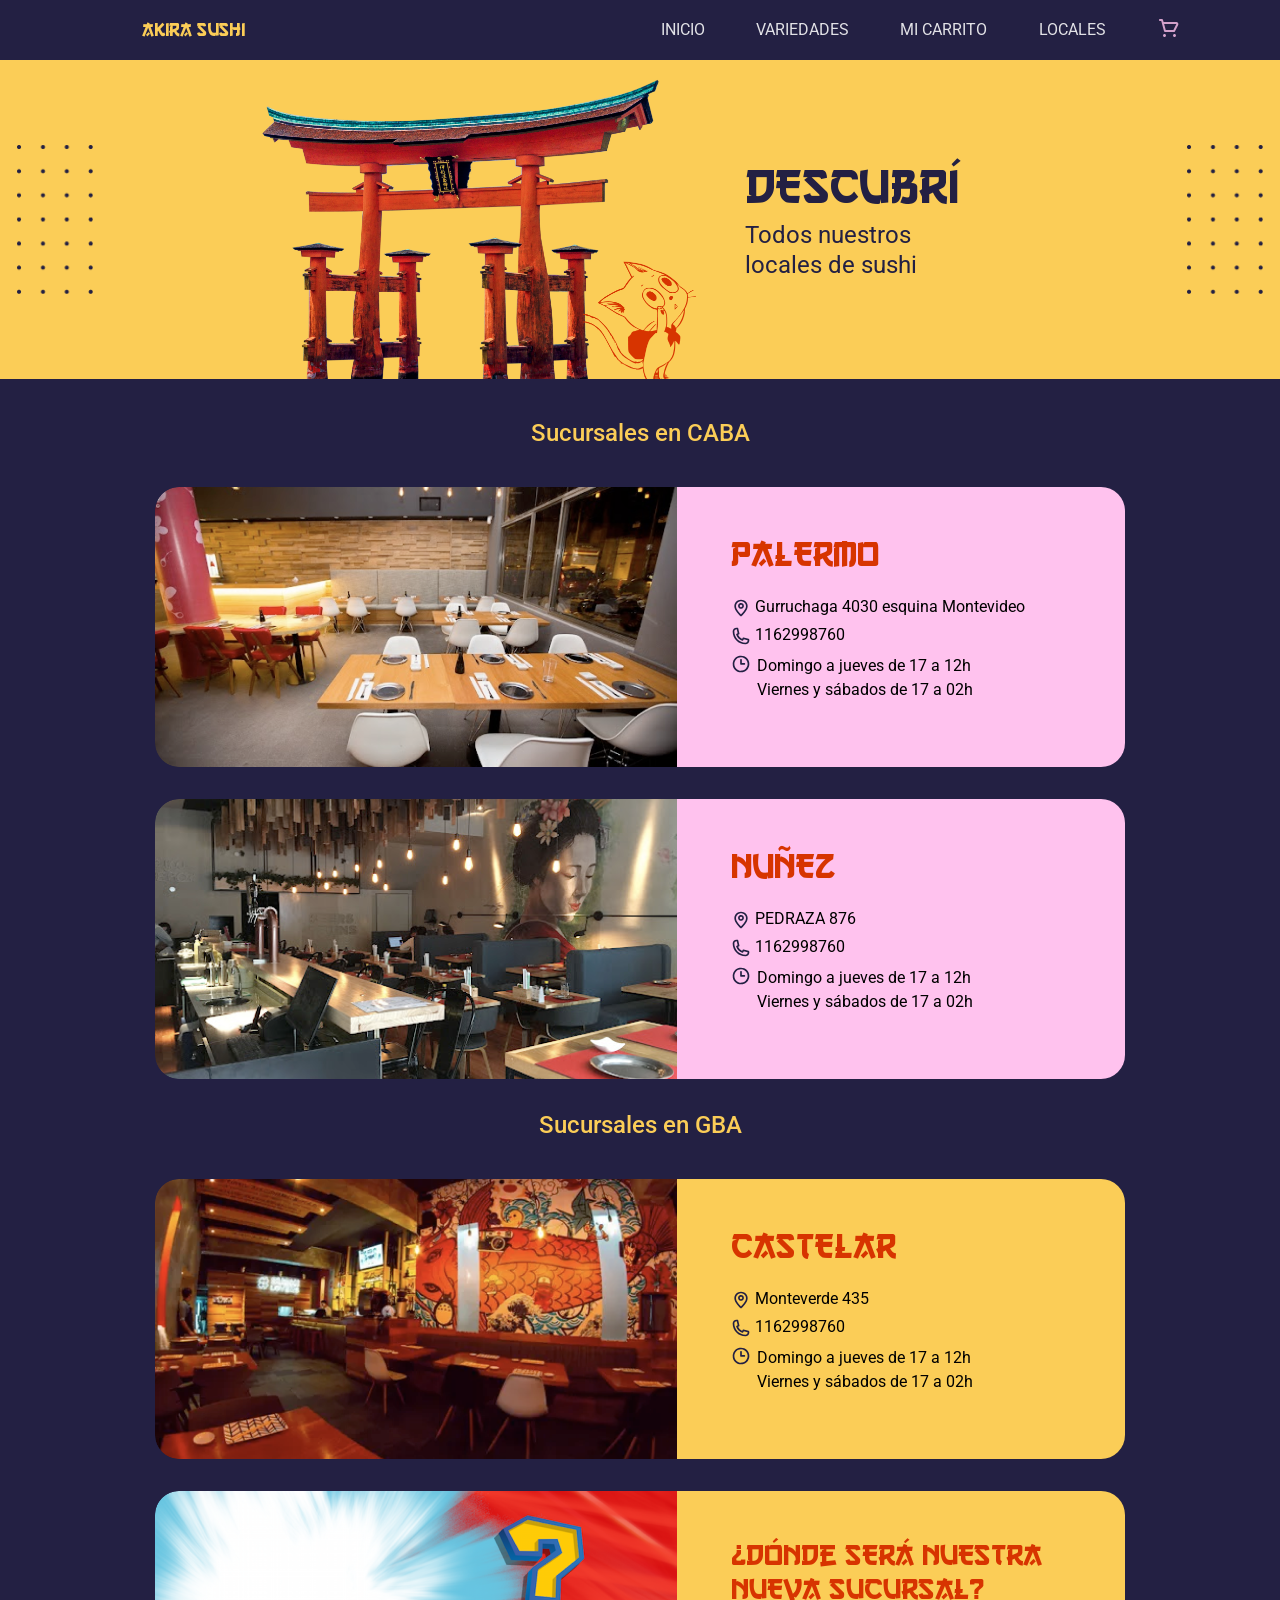
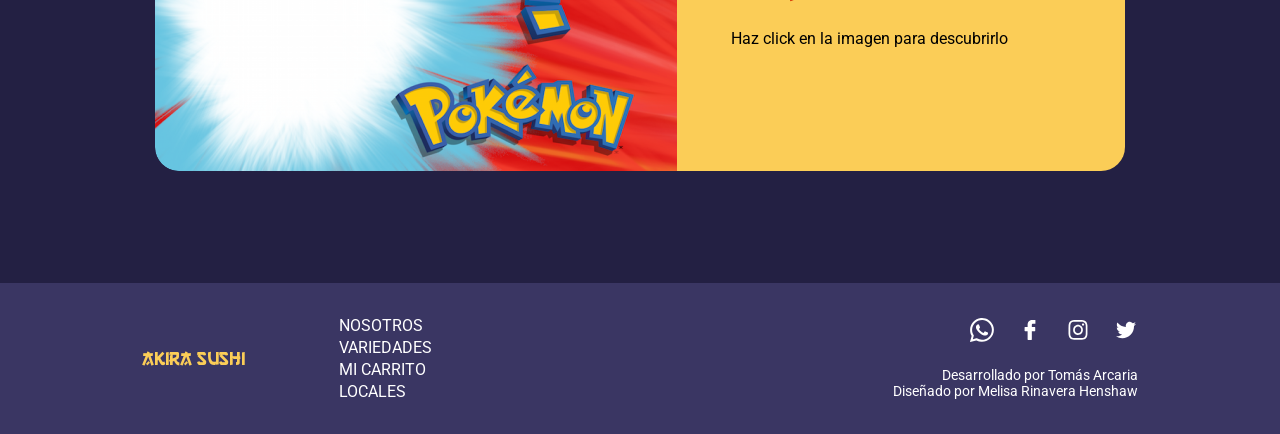
==== commit a2646b6d: "pagina version 10-12" ====
--- a/locales.html
+++ b/locales.html
@@ -9,8 +9,9 @@
     <link href="https://fonts.googleapis.com/css2?family=Roboto:wght@100;300;400;500;700&display=swap" rel="stylesheet">
     <title>Akira Sushi - Locales</title>
     <link rel="stylesheet" href="./css/normalize.css">
-    <link type="text/css" rel="stylesheet" href="./css/lightgallery.css"> 
     <link rel="stylesheet" href="./css/locales.css">
+    <link rel="icon" href="./assets/icons/sushi.ico">
+    <script defer src="./js/locales.js"></script>
 </head>
 <body>
 
@@ -102,12 +103,10 @@
                     </div>
                 </div>
                 <div class="panel">
-                    <img src="./assets/images/imglocalpkm.png" alt="localpkm" class="panel-img imgquestion">
-                    <div class="panel__info pi2">
-                        <p class="panel__info-title question">¿Dónde SERÁ NUESTRA NUEVA SUCURSAL?</p>
-                        <div class="panel__info-data1">
-                            <p class="panel__info-data1-p">Haz click en la imagen para descubrirlo</p>
-                        </div>
+                    <img src="./assets/images/imglocalpkm.png" id="localpkm" alt="localpkm" class="panel-img imgquestion">
+                    <div class="panel__info pi2" id="infopkm">
+                        <p id="question" class="panel__info-title question">¿Dónde SERÁ NUESTRA NUEVA SUCURSAL?</p>
+                        <p id="discover" class="panel__info-data1-p">Haz click en la imagen para descubrirlo</p>
                     </div>
                 </div>
             </div>
--- a/css/locales.css
+++ b/css/locales.css
@@ -50,8 +50,13 @@
     text-transform: uppercase;
     font-family: 'Roboto';
     font-family: 16px;
-    color: #FFF;
+    color: #FFFD;
     cursor: pointer;
+    transition: .25s;
+}
+
+.menu__item-link:hover{
+    color: #FFFF;
 }
 
 .shopLogo{
@@ -61,7 +66,13 @@
 .shopLogo-img{
     width: 24px;
     height: 24px;
-}
+    opacity: .8;
+    transition: .25s;
+}
+.shopLogo-img:hover{
+    opacity: 1;
+}
+
 
 .shopLogoAddInner{
     position: absolute;
@@ -189,6 +200,8 @@
     font-size: 30px;
     line-height: 34px;
 }
+
+
 .imgquestion{
     cursor: pointer;
 }
@@ -219,6 +232,38 @@
 .panel__info-data3-p{
     line-height: 24px;
 }
+
+/* ----------------------------------------------------------------------------------------------------
+------------------------------------------------------------------------------------------------------- */
+
+
+.no--show{
+    transition: .5s ease-in-out;
+    opacity: 0;
+}
+
+.show1{
+    transition: .25s ease-in-out;
+    opacity: 1;
+    font-size: 36px;
+}
+.show2{
+    transition: .25s ease-in-out;
+    opacity: 1;
+}
+
+.evolve{
+    filter: blur(15px) brightness(7);
+    transition: 1.5s ease-in-out;
+}
+
+.evolved{
+    filter: blur(0) brightness(1);
+    transition: 2s ease-in-out;
+}
+
+
+
 
 /* --------------------------------------------------------------------------------------------------------
 -----------------------------------------------------------------------------------------------------------
